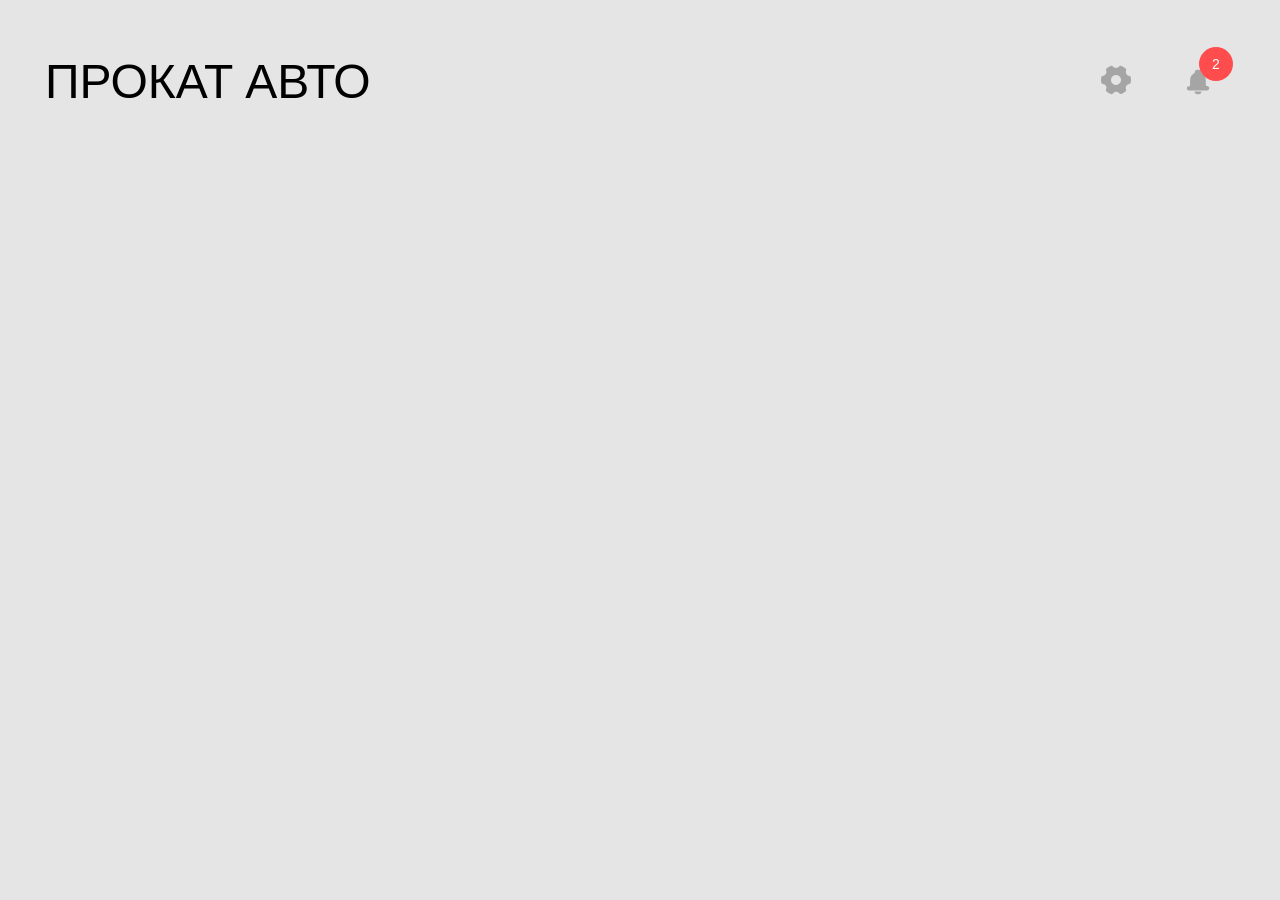
==== index.html @ 17ad1e55 "Add dashboard header" ====
<!DOCTYPE HTML>
<html lang="en">
<head>
    <meta charset="UTF-8">
    <meta name="viewport" content="width=device-width, initial-scale=1.0">
    <link rel="stylesheet" href="./css/reset.css">
    <link rel="stylesheet" href="./css/style.css">
    <title>Car Rental Dashboard</title>
</head>





<body>
<header>
<h1>ПРОКАТ АВТО</h1>
<div class = "buttons-header">
    <button type = "button" aria-label="Settings" class="button-settings"><img src="./assets/svg/Settings.svg" alt=""></button>

    <button type="button" aria-label="Notifications" class="button-notifications">
        <svg width="74" height="74" viewBox="0 0 74 74" fill="none" xmlns="http://www.w3.org/2000/svg">
            <g clip-path="url(#clip0_0_34)">
                <path d="M36.9554 53C39.1948 53.0091 41.1019 51.3743 41.4354 49.16H32.4594C32.819 51.3663 34.72 52.99 36.9554 53Z" fill="#A5A5A5"/>
                <path d="M48.7153 42.1201H48.5553C47.6717 42.1201 46.9553 41.4038 46.9553 40.5202V34.6322C46.9494 31.0012 44.9696 27.6606 41.7873 25.9122C41.5499 25.7985 41.3913 25.5666 41.3713 25.3041C41.3275 22.9017 39.3581 20.9822 36.9553 21.0001C34.5395 21.0257 32.5825 22.9686 32.5393 25.3841C32.52 25.6379 32.3762 25.8656 32.1553 25.9921C28.9396 27.7169 26.9257 31.0631 26.9074 34.7121V40.6961C26.9074 41.5798 26.191 42.2961 25.3074 42.2961C23.8379 42.3136 22.6585 43.5145 22.6674 44.9841C22.6674 44.9948 22.6675 45.0055 22.6676 45.0163C22.6853 46.5183 23.9174 47.7217 25.4195 47.704H48.5393C50.0327 47.7526 51.2827 46.4055 51.3313 44.9122C51.3799 43.4188 50.2087 42.1687 48.7153 42.1201Z" fill="#A5A5A5"/>
            </g>
            <defs>
                <clipPath id="clip0_0_34">
                    <rect width="32" height="32" fill="white" transform="translate(21 21)"/>
                </clipPath>
            </defs>
        </svg>

        <span class="notification-badge">2</span>
    </button>
</div>

</header>

<main>

</main>

<footer>

</footer>

<script src="./js/script.js"></script>
</body>












</html>
---- css/style.css ----
@font-face
{
    font-family: "Poppins";
    src: url(../assets/fonts/Poppins/Poppins-Regular.ttf);
    font-weight: 400;
    font-style: normal;
}

@font-face
{
    font-family: "Poppins";
    src: url(../assets/fonts/Poppins/Poppins-Medium.ttf);
    font-weight: 500;
    font-style: normal;
}

:root
{
    --yellow: #FFAB2D;
    --blue: #638FC1;
    --red: #FF4C4C;
}


header 
{
    display: flex;
    justify-content: space-between;
    margin: 45px;
    height: 74px;
    align-items: center;

}

h1
{
    font-size: 48px;
    font-family: "Poppins", sans-serif;
    font-weight: 500;
}

body
{
    background-color: #E5E5E5;
    font-family: "Poppins", sans-serif;
}


.button-notifications
{
    position: relative;
    background-color: transparent;
    width: 74px;
    height: 74px;
    border: 2px solid transparent;
    border-radius: 20px;
    display: inline-flex;
    align-items: center;
    justify-content: center;
    cursor: pointer;
}

.button-notifications.active
{
    border-color: black;
}

.button-settings 
{
    display: inline-flex;
    align-items: center;
    justify-content: center;
    width: 74px;
    height: 74px;

    background-color: transparent;
    border: 2px solid transparent;
    border-radius: 20px;
    cursor: pointer;
}

.button-settings.active 
{
    border-color: black;
}


.notification-badge
{
    display: inline-flex;
    align-items: center;      
    justify-content: center;
    border-radius: 50%;
    background-color: var(--red);
    width: 34px;
    height: 34px;
    font-weight: 500;
    font-size: 14px;
    color: white;
    position: absolute;
    top: 0px;
    right: 0px;
}

.buttons-header
{
    display: flex;
    gap: 8px;
    align-items: center;
}
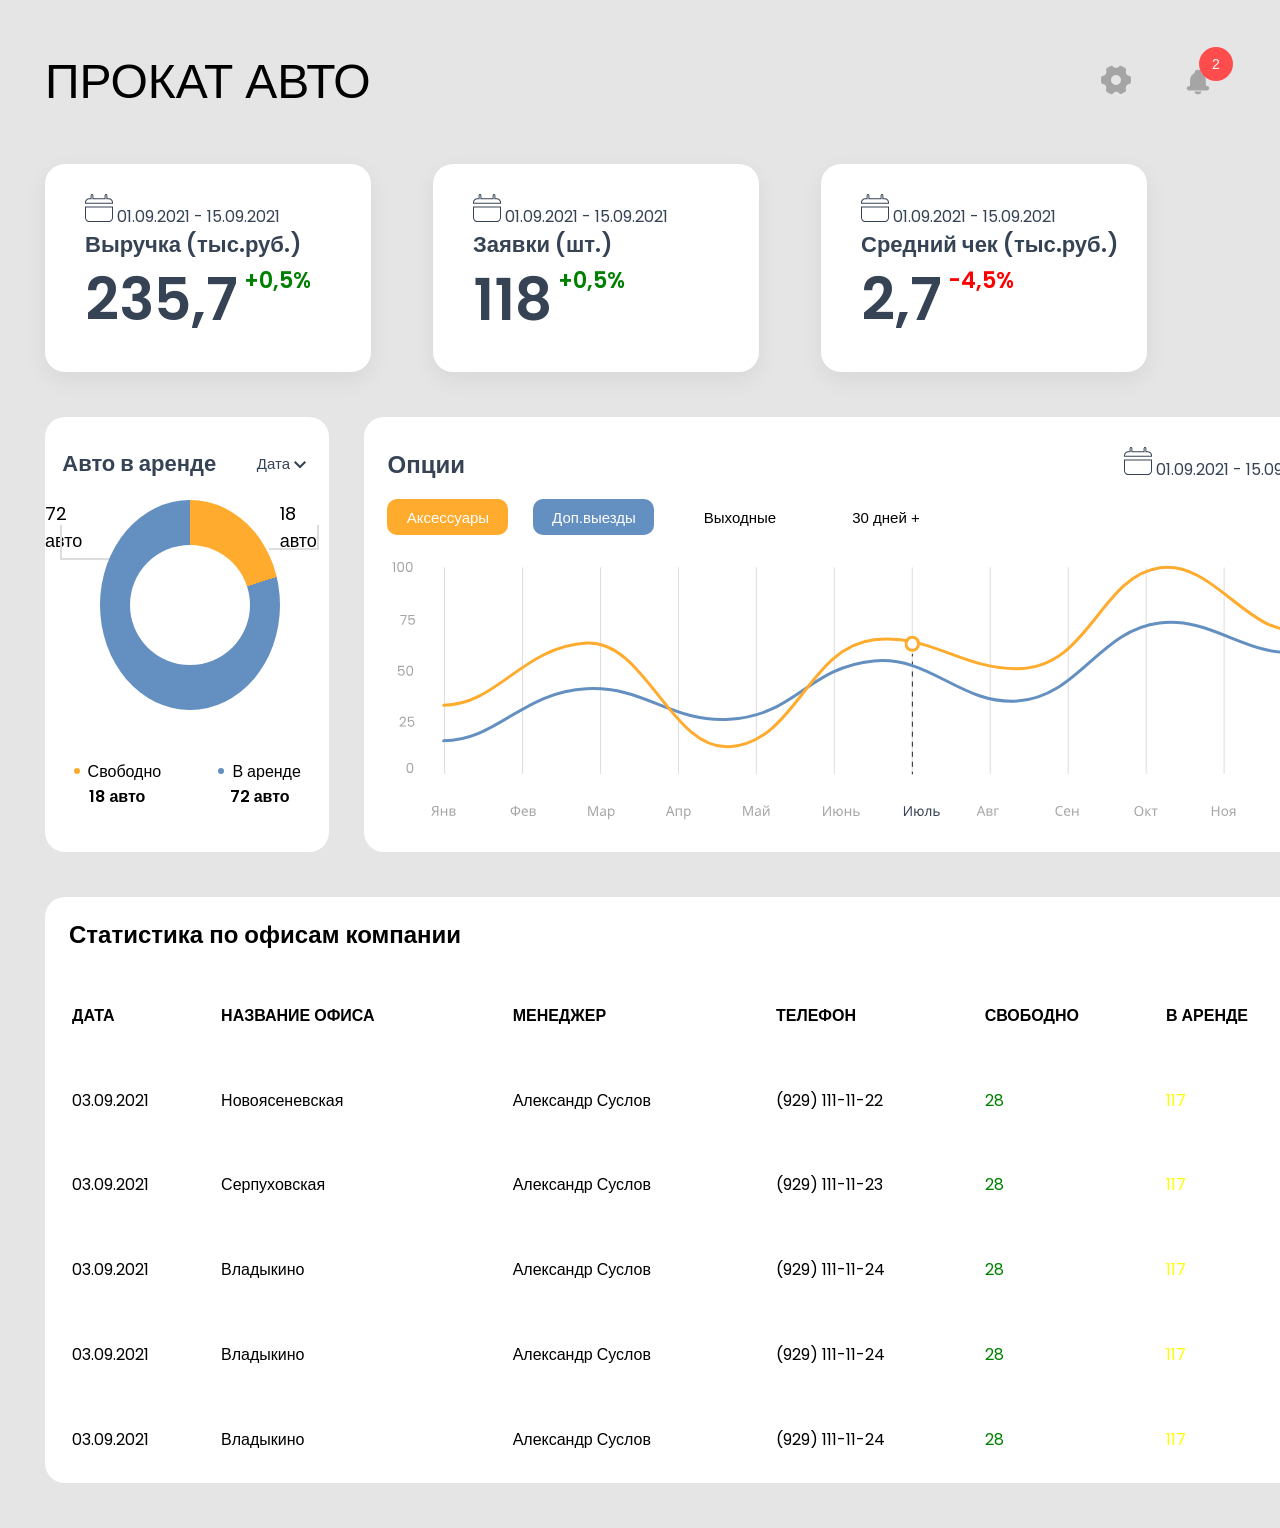
==== commit cfd9b8c3: "Complete car rental dashboard" ====
--- a/index.html
+++ b/index.html
@@ -13,7 +13,7 @@
 
 
 <body>
-<header>
+<header class="header-body">
 <h1>ПРОКАТ АВТО</h1>
 <div class = "buttons-header">
     <button type = "button" aria-label="Settings" class="button-settings"><img src="./assets/svg/Settings.svg" alt=""></button>
@@ -38,12 +38,157 @@
 </header>
 
 <main>
+    <div class="block-statistic">
+        <article class="stat-article">
+            <div class="date-stat">            
+                <img src="./assets/svg/Calendar.svg" alt="">
+                <span>01.09.2021 - 15.09.2021</span>
+            </div>
+            <h3 class="header-stat">Выручка (тыс.руб.)</h3>
+            <div class="value-stat">
+                <p>235,7</p>
+                <span class="percent-stat positive">+0,5%</span>
+            </div>
+        </article>
+        <article class="stat-article">
+            <div class="date-stat">            
+                <img src="./assets/svg/Calendar.svg" alt="">
+                <span>01.09.2021 - 15.09.2021</span>
+            </div>
+            <h3 class="header-stat">Заявки (шт.)</h3>
+            <div class="value-stat">
+                <p>118</p>
+                <span class="percent-stat positive">+0,5%</span>
+            </div>
+        </article>
+        <article class="stat-article">
+            <div class="date-stat">            
+                <img src="./assets/svg/Calendar.svg" alt="">
+                <span>01.09.2021 - 15.09.2021</span>
+            </div>
+            <h3 class="header-stat">Средний чек (тыс.руб.)</h3>
+            <div class="value-stat">
+                <p>2,7</p>
+                <span class="percent-stat negative">-4,5%</span>
+            </div>
+
+        </article>
+    </div>
+
+
+
+    <section class="analytics">
+        <article class="circle-diagram">
+            <header class="circle-diagram-header">
+                <h2>Авто в аренде</h2>
+                <button class="date-filter" type="button" style="color: #364355; font-size: 15px; font-weight: 500;">
+                    Дата
+                    <img src="./assets/svg/Vector.svg" alt="">
+                </button>
+            </header>
+            <div class="auto-rent">
+                <span class="value-circle-left">72 авто</span>
+                <div class="circle-auto-rent"></div>
+                <span class="value-circle-right">18 авто</span>
+            </div>
+            <footer class="analytics-card-footer">
+                <div class="results-free">
+                    <span>Свободно</span>
+                    <strong>18 авто</strong>
+                </div>
+                <div class="result-rent">
+                    <span>В аренде</span>
+                    <strong>72 авто</strong>
+                </div>
+            </footer>
+        </article>
+
+        <article class="graph-diagram">
+            <header class="graph-diagram-header" style="color:#364355">
+                <h2>Опции</h2>
+                <div class="date-stat">            
+                    <img src="./assets/svg/Calendar.svg" alt="">
+                    <span>01.09.2021 - 15.09.2021</span>
+                </div>
+            </header>
+            <div class="graph-filters">
+                <button type="button" class="graph-filter" style="background-color:#FFAB2D; color: #ffffff">Аксессуары</button>
+                <button type="button" class="graph-filter" style="background-color:#638FC1; color: #ffffff">Доп.выезды</button>
+                <button type="button" class="graph-filter">Выходные</button>
+                <button type="button" class="graph-filter">30 дней +</button>
+            </div>
+            <img class="graph" src="./assets/svg/Graph.svg" alt="">
+        </article>
+    </section>
+
+
+    <section class="table-statistic">
+        <h2>Статистика по офисам компании</h2>
+        <table>
+            <tr>
+                <th>Дата</th>
+                <th>Название офиса</th>
+                <th>Менеджер</th>
+                <th>телефон</th>
+                <th>Свободно</th>
+                <th>В аренде</th>
+                <th>Сервис</th>
+            </tr>
+            <tr>
+                <td>03.09.2021</td>
+                <td>Новоясеневская</td>
+                <td>Александр Суслов</td>
+                <td>(929) 111-11-22</td>
+                <td  style="color:green;">28</td>
+                <td  style="color:yellow;">117</td>
+                <td  style="color:red;">5</td>
+            </tr>
+            <tr>
+                <td>03.09.2021</td>
+                <td>Серпуховская</td>
+                <td>Александр Суслов</td>
+                <td>(929) 111-11-23</td>
+                <td  style="color:green;">28</td>
+                <td  style="color:yellow;">117</td>
+                <td  style="color:red;">5</td>
+            </tr>
+            <tr>
+                <td>03.09.2021</td>
+                <td>Владыкино</td>
+                <td>Александр Суслов</td>
+                <td>(929) 111-11-24</td>
+                <td  style="color:green;">28</td>
+                <td  style="color:yellow;">117</td>
+                <td  style="color:red;">5</td>
+            </tr>
+            <tr>
+                <td>03.09.2021</td>
+                <td>Владыкино</td>
+                <td>Александр Суслов</td>
+                <td>(929) 111-11-24</td>
+                <td  style="color:green;">28</td>
+                <td  style="color:yellow;">117</td>
+                <td  style="color:red;">5</td>
+            </tr>
+            <tr>
+                <td>03.09.2021</td>
+                <td>Владыкино</td>
+                <td>Александр Суслов</td>
+                <td>(929) 111-11-24</td>
+                <td  style="color:green;">28</td>
+                <td  style="color:yellow;">117</td>
+                <td  style="color:red;">5</td>
+            </tr>
+        </table>
+        
+
+    </section>
+
+
+
 
 </main>
 
-<footer>
-
-</footer>
 
 <script src="./js/script.js"></script>
 </body>
--- a/css/style.css
+++ b/css/style.css
@@ -14,6 +14,15 @@
     font-style: normal;
 }
 
+@font-face
+{
+    font-family: "Poppins";
+    src: url(../assets/fonts/Poppins/Poppins-SemiBold.ttf);
+    font-weight: 600;
+    font-style: normal;
+}
+
+
 :root
 {
     --yellow: #FFAB2D;
@@ -22,7 +31,7 @@
 }
 
 
-header 
+.header-body
 {
     display: flex;
     justify-content: space-between;
@@ -108,3 +117,346 @@
     gap: 8px;
     align-items: center;
 }
+
+
+.block-statistic
+{
+    display: flex;
+    justify-content: flex-start;
+    margin: 0px 45px 45px 45px;
+    column-gap: 62px;
+}
+
+.stat-article
+{
+    display: flex;
+    flex-direction: column;
+    width: 326px;
+    height: 208px;
+    background-color: #ffffff;
+    border-radius: 20px;
+    justify-content: center;
+    align-items: flex-start;
+    color: #364355;
+    padding-left: 40px;
+    box-shadow: 0 8px 24px rgba(0, 0, 0, 0.06);
+    
+}
+
+
+.header-stat
+{
+    font-size: 22px;
+    padding-top: 5px;
+    line-height: 1;
+    margin: 0;
+}
+
+.value-stat 
+{
+    display: flex;
+    gap: 6px;
+}
+
+
+.value-stat p
+{
+    font-size: 58px;
+    font-weight: 600;
+    margin: 0;
+}
+
+.percent-stat
+{
+    font-size: 22px;
+    font-weight: 600;
+    margin-top: 8px;
+}
+
+
+.positive
+{
+    color: green;
+
+}
+
+.negative
+{
+    color: red;
+}
+
+
+.analytics
+{
+    display: flex;
+    margin: 0 45px 45px 45px;
+    gap: 35px;
+}
+
+.circle-diagram
+{
+    display: flex;
+    flex-direction: column;
+    width: 376px;
+    height: 435px;
+    background-color: #ffffff;
+    border-radius: 20px;
+    
+}
+
+.circle-diagram-header
+{
+    display: flex;
+    justify-content: space-around;
+    padding-top: 30px;
+    padding-bottom: 20px;
+    color: #364355;
+}
+
+.circle-diagram-header h2
+{
+    margin: 0;
+    font-size: 22px;
+    font-weight: 600;
+}
+
+.circle-auto-rent
+{
+    position: relative;
+    width: 210px;
+    height: 210px;
+    border-radius: 50%;
+    background: conic-gradient(#FFAB2D 0% 20%,
+    #638FC1 20% 100%
+    );
+}
+
+.circle-auto-rent::before
+{
+    position: absolute;
+    top: 50%;         
+    left: 50%;       
+    width: 120px;
+    height: 120px;
+    transform: translate(-50%, -50%);
+    border-radius: 50%;
+    background-color: #ffffff; 
+    content: "";
+}
+
+
+.auto-rent
+{
+    display: flex;
+    justify-content: center;
+    font-size: 18px;
+}
+
+.value-circle-left
+{
+    position: relative;
+}
+
+.value-circle-left::before
+{
+    content: "";
+
+    position: absolute;
+
+    top: 25px;
+    left: 15px;
+
+    width: 100px;
+    height: 35px;
+
+    border-left: 2px solid #DDDDDD;
+    border-bottom: 2px solid #DDDDDD;
+}
+
+.value-circle-right
+{
+    position: relative;
+
+}
+
+.value-circle-right::before
+{
+    content: "";
+    position: absolute;
+
+    top: 25px;
+    right: 10px;
+
+    width: 50px;
+    height: 25px;
+
+    border-right: 2px solid #DDDDDD;
+    border-bottom: 2px solid #DDDDDD;
+
+}
+
+.date-filter
+{
+    background-color: transparent;
+    border: none;
+}
+
+
+
+
+.graph-diagram
+{
+    background-color: #ffffff;
+    border-radius: 20px;
+    width: 978px;
+    height: 435px;
+}
+
+
+.analytics-card-footer
+{
+    margin-top: 49px;
+}
+
+
+.analytics-card-footer
+{
+    display: flex;
+    flex-direction: row;
+    justify-content: space-around;
+}
+
+
+.results-free span::before,
+.result-rent span::before 
+{
+    content: "";
+    display: inline-block;
+
+    width: 6px;
+    height: 6px;
+    
+    border-radius: 50%;
+    margin-right: 8px;
+    margin-bottom: 3px;
+}
+
+
+.results-free span::before 
+{
+    background-color: #FFAB2D;
+}
+
+.result-rent span::before 
+{
+    background-color: #638FC1;
+}
+
+
+
+.results-free
+{
+    display: flex;
+    flex-direction: column;
+    align-items: center;
+}
+
+.result-rent
+{
+    display: flex;
+    flex-direction: column;
+    align-items: center;
+}
+
+
+
+.graph-diagram
+{
+    display: flex;
+    flex-direction: column;
+}
+
+
+.graph-diagram-header
+{
+
+    display: flex;
+    flex-direction: row;
+    justify-content: space-between;
+    padding-left: 23px;
+    padding-right: 23px;
+    padding-top: 30px;
+    align-items: center;
+
+}
+
+
+.graph-diagram-header h2
+{
+    margin: 0;
+}
+
+
+.graph-filters
+{
+    display: flex;
+    gap: 25px;
+    margin-top: 17px;
+    margin-left: 23px;
+    margin-bottom: 20px;
+}
+
+
+.graph-filter
+{
+    font-size: 15px;
+    font-weight: 500;
+    background-color: transparent;
+    border: none;
+    width: 121px;
+    height: 36px;
+    padding: 7px;
+    border-radius: 10px;
+}
+
+
+
+.graph
+{
+    margin-left: 28px;
+    margin-right: 28px;
+    width: 924px;
+}
+
+.table-statistic
+{
+    background-color: #ffffff;
+    width: 1386px;
+    height: 586px;
+    margin: 0px 45px 45px 45px;
+    border-radius: 20px;
+    display: flex;
+    flex-direction: column;
+}
+
+table
+{
+    border: none;
+    width: 100%;
+    height: 90%;
+    margin-left: 24px;
+}
+
+th
+{
+    text-align: start;
+    text-transform: uppercase;
+}
+
+.table-statistic h2
+{
+    justify-self: center;
+    margin-left: 24px;
+
+}
+
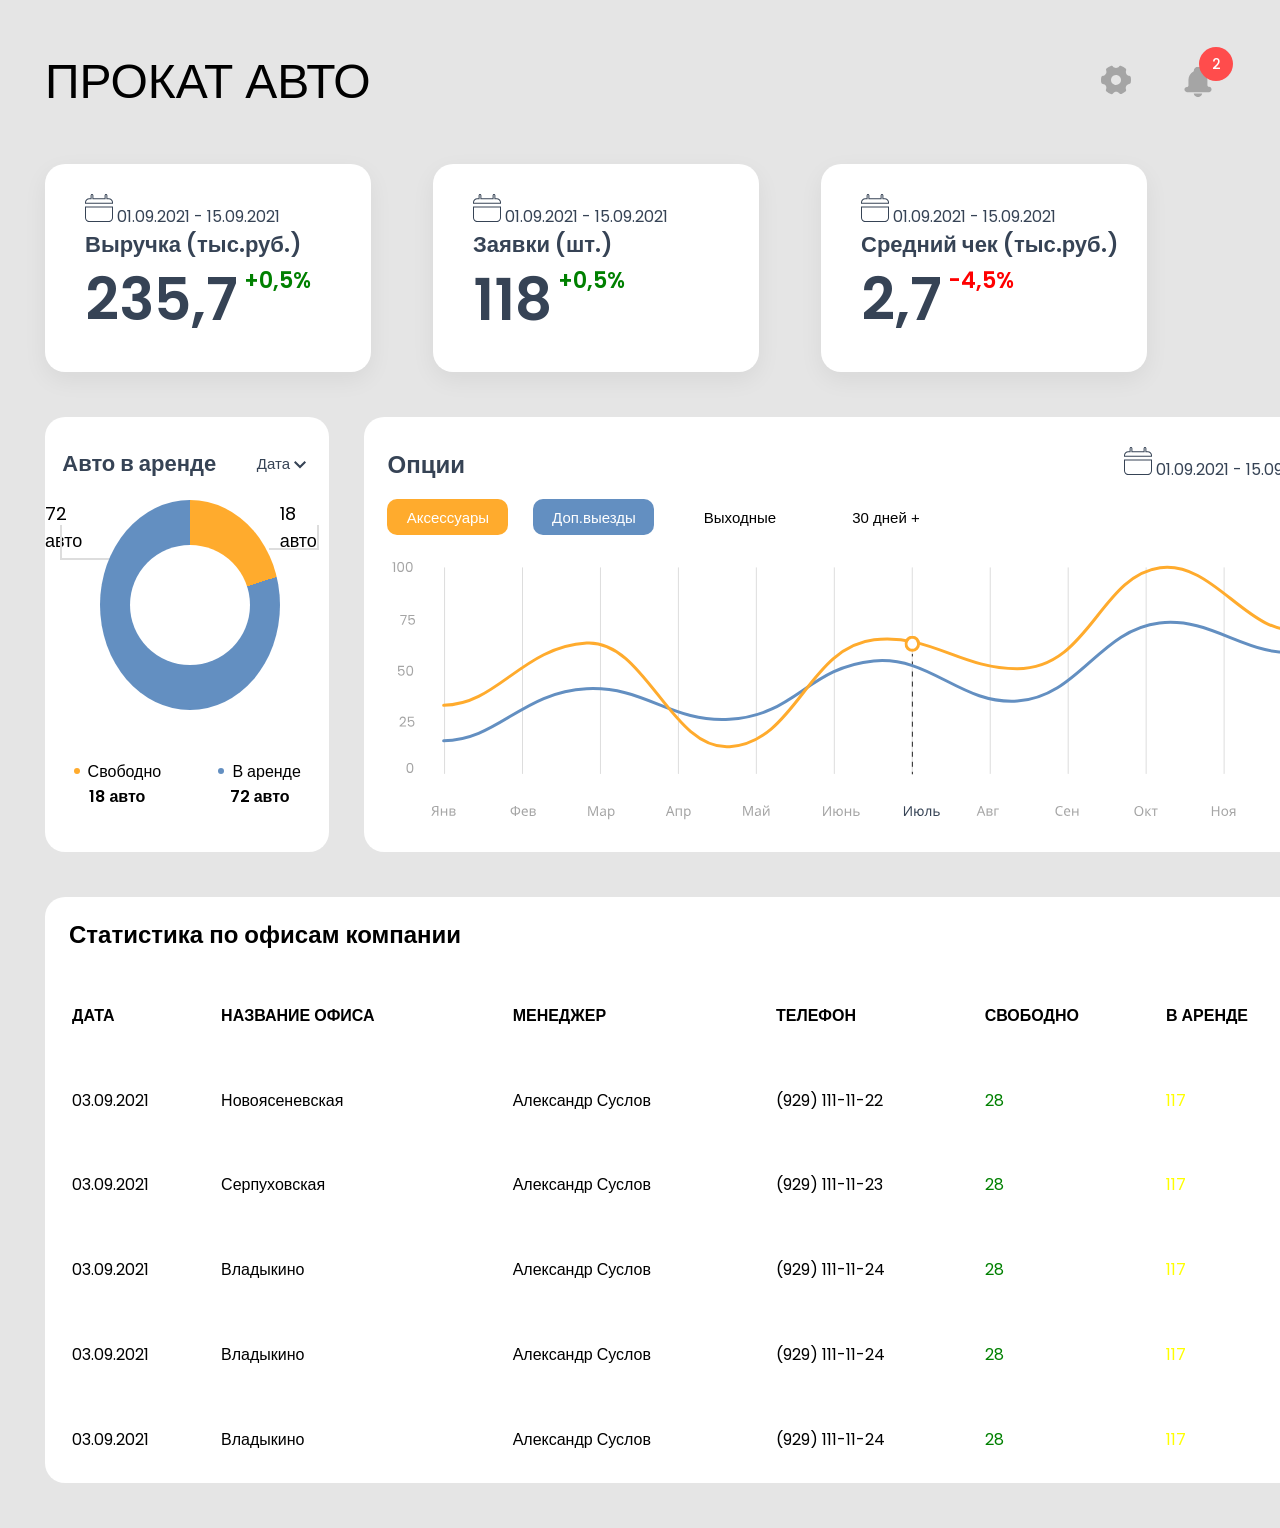
==== commit 07fcf8a9: "loaders" ====
--- a/index.html
+++ b/index.html
@@ -16,9 +16,9 @@
 <header class="header-body">
 <h1>ПРОКАТ АВТО</h1>
 <div class = "buttons-header">
-    <button type = "button" aria-label="Settings" class="button-settings"><img src="./assets/svg/Settings.svg" alt=""></button>
-
-    <button type="button" aria-label="Notifications" class="button-notifications">
+    <a aria-label="Settings" class="button-settings" href="./settings.html"><img src="./assets/svg/Settings.svg" alt=""></a>
+
+    <a aria-label="Notifications" class="button-notifications" href="./notification.html">
         <svg width="74" height="74" viewBox="0 0 74 74" fill="none" xmlns="http://www.w3.org/2000/svg">
             <g clip-path="url(#clip0_0_34)">
                 <path d="M36.9554 53C39.1948 53.0091 41.1019 51.3743 41.4354 49.16H32.4594C32.819 51.3663 34.72 52.99 36.9554 53Z" fill="#A5A5A5"/>
@@ -32,7 +32,7 @@
         </svg>
 
         <span class="notification-badge">2</span>
-    </button>
+    </a>
 </div>
 
 </header>
--- a/css/style.css
+++ b/css/style.css
@@ -417,6 +417,15 @@
     height: 36px;
     padding: 7px;
     border-radius: 10px;
+
+
+    transition: background-color 1s ease;
+}
+
+
+.graph-filter:hover
+{
+    background-color: #FF4C4C;
 }
 
 
@@ -460,3 +469,33 @@
 
 }
 
+
+
+
+
+.loader-wrapper
+{
+    display: flex;
+    align-items: center;
+    justify-content: center;
+    height: 90vh;
+}
+
+
+.loader
+{
+    border: solid red;
+    border-width: 0px 0px 5px 5px;
+    border-radius: 50%;
+    width: 50px;
+    height: 50px;
+    animation: play 2s linear infinite;
+}
+
+
+@keyframes play 
+{
+    0% {transform: rotate(0deg);}
+    50% {transform: rotate(180deg);}
+    100% {transform: rotate(360deg);}
+}
